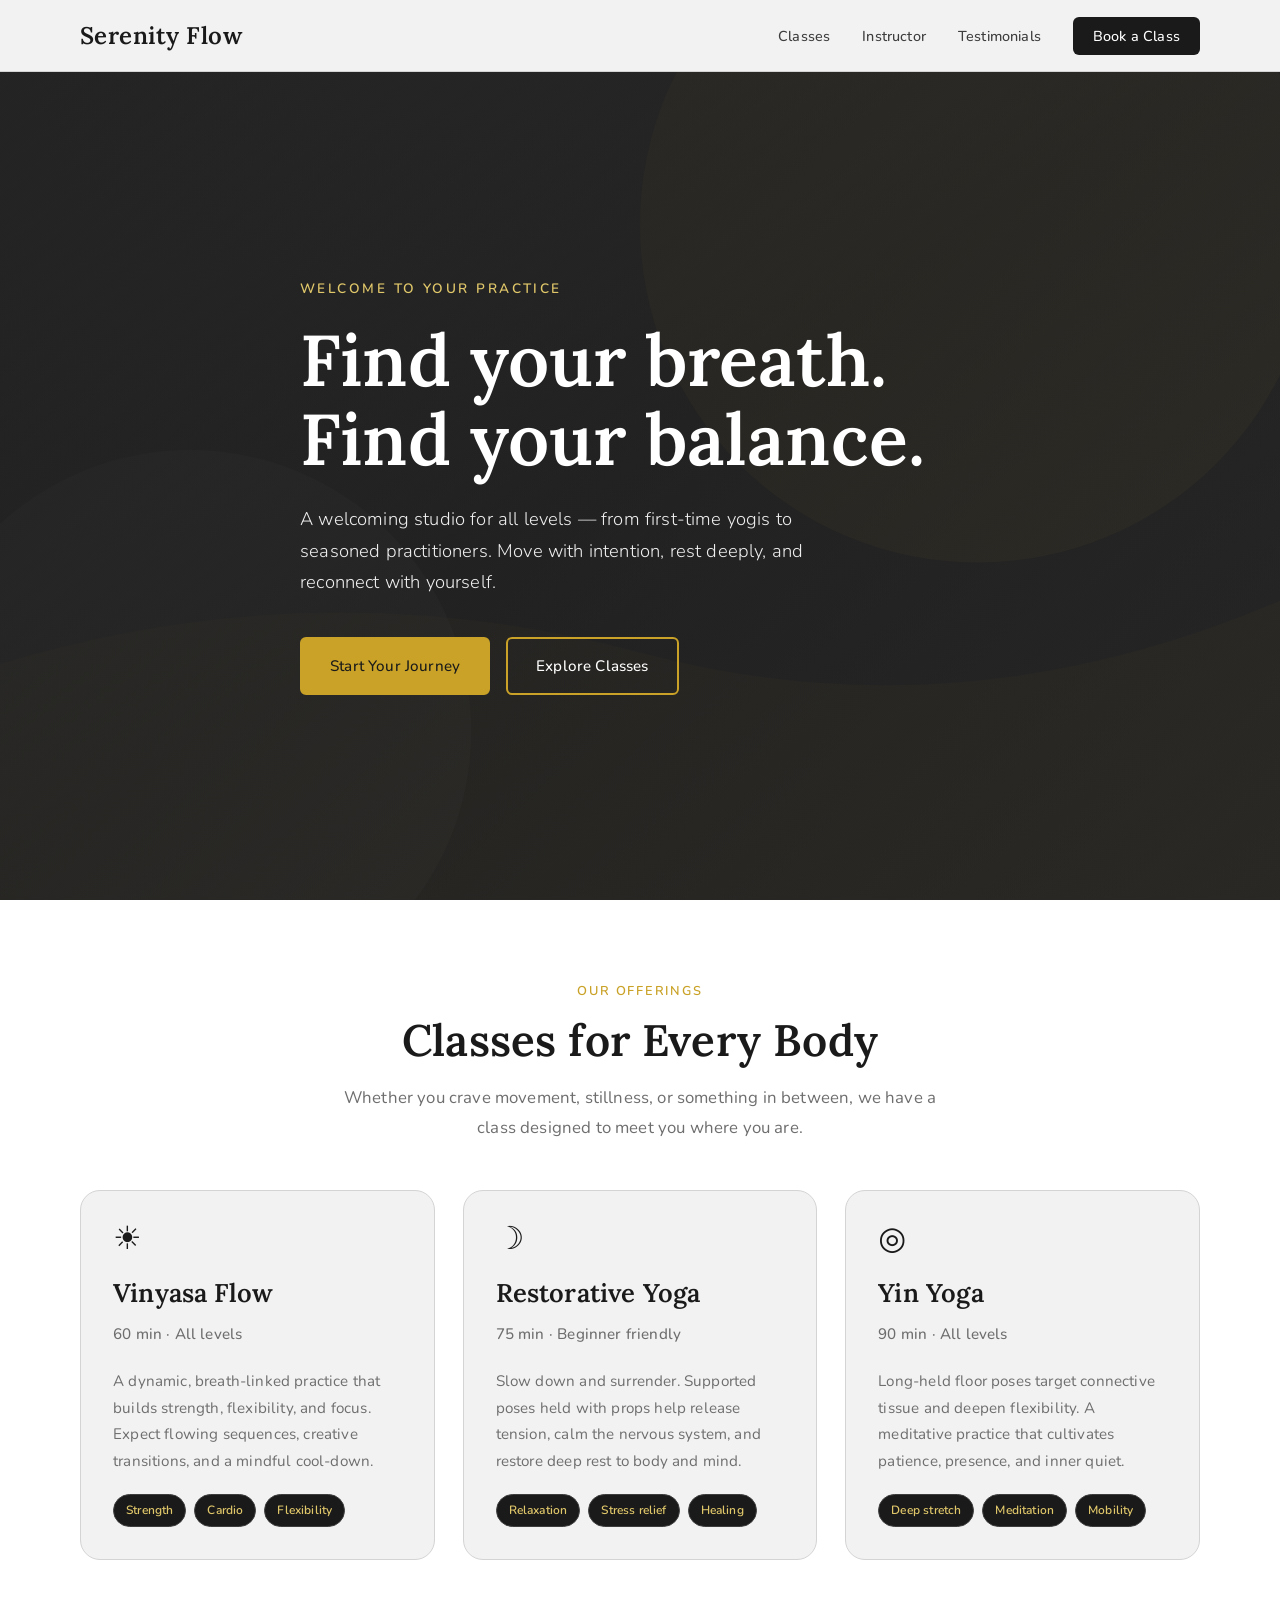
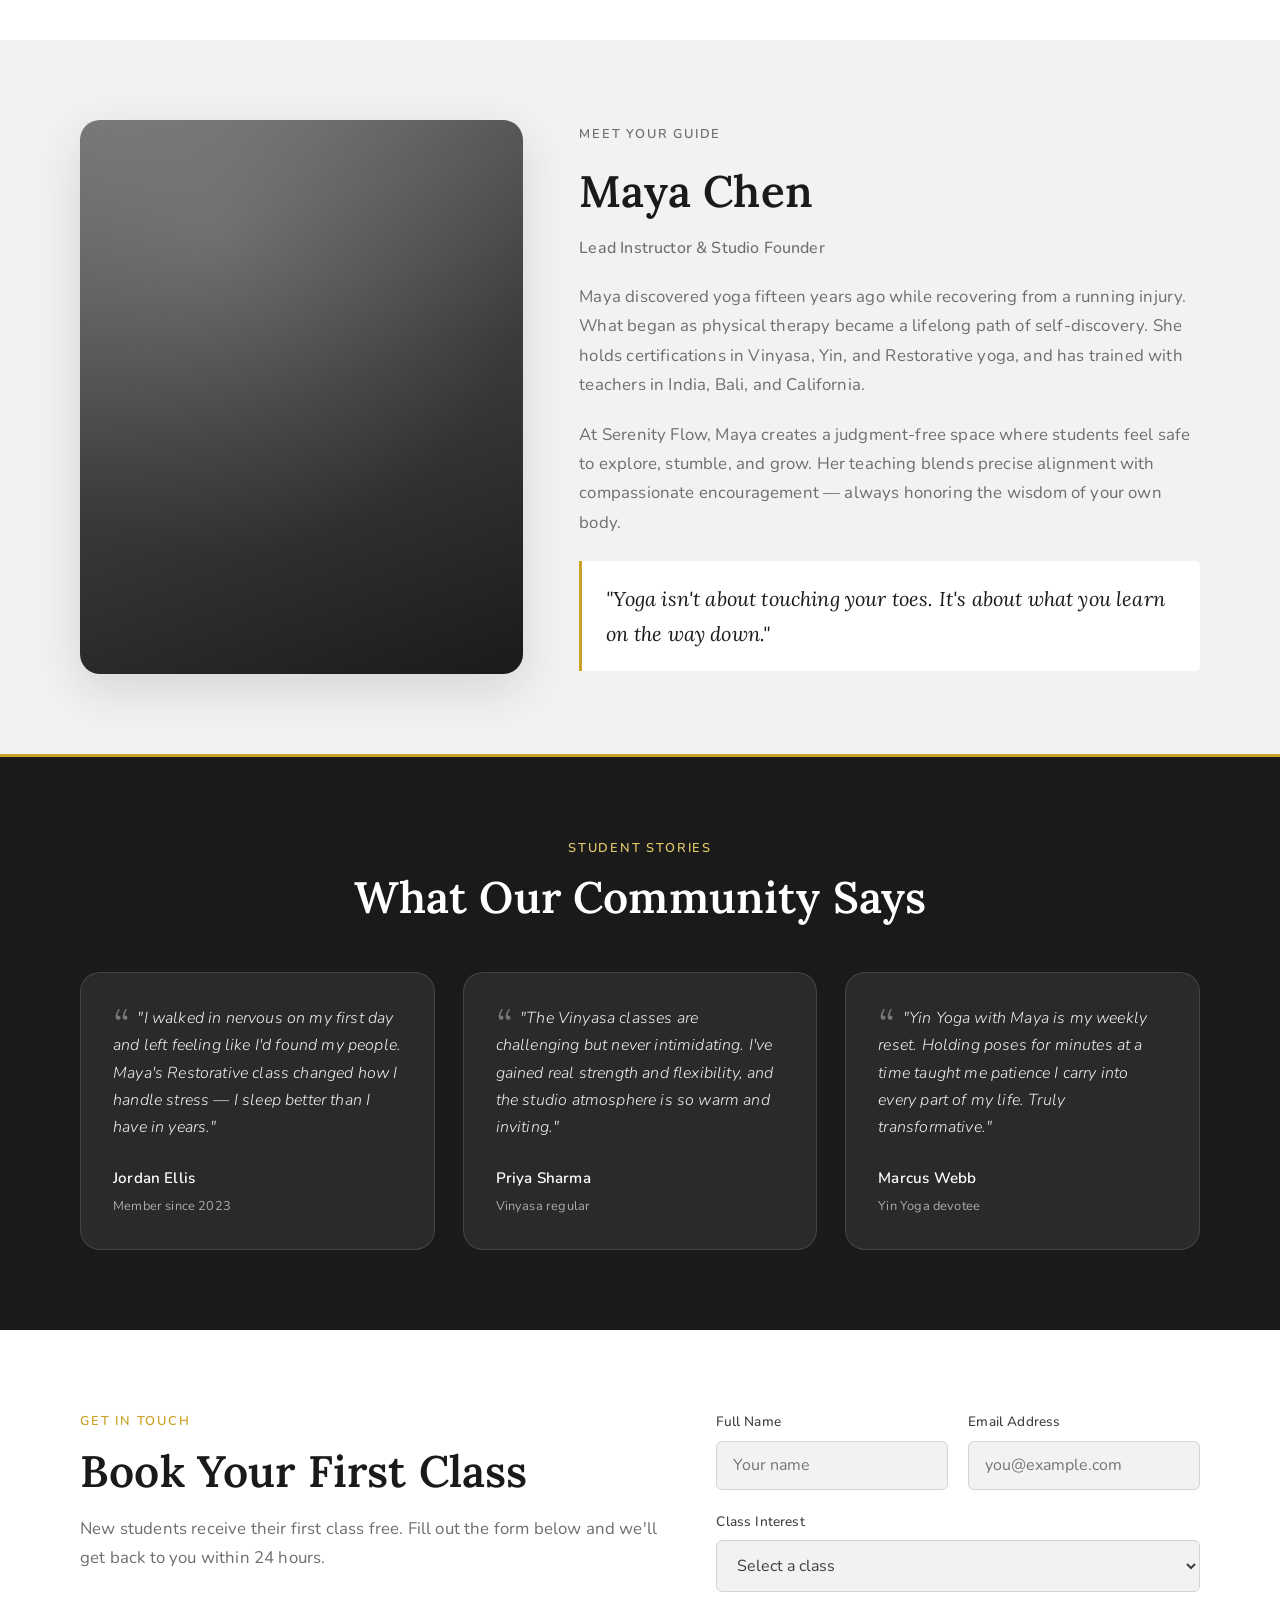
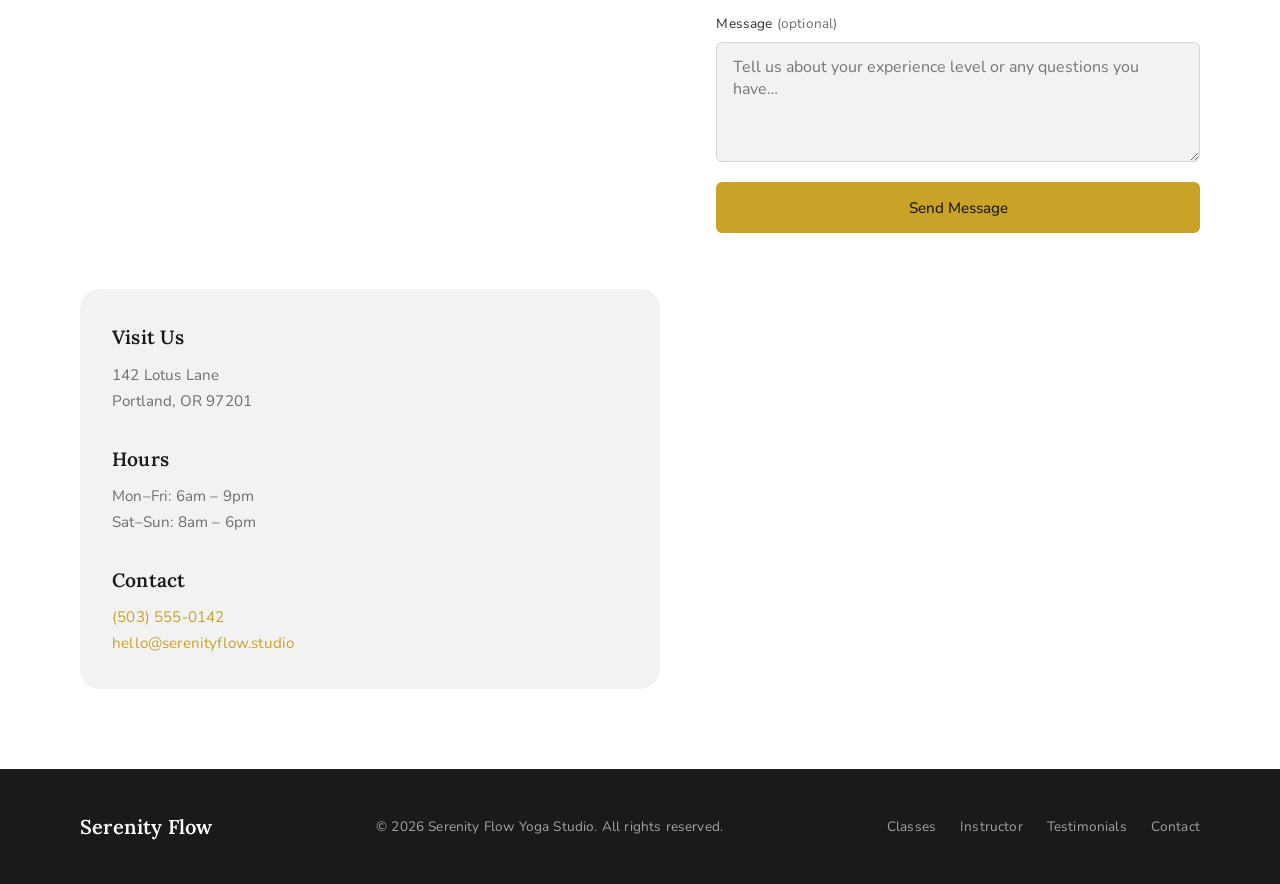
==== index.html @ d52d9c19 "Initial yoga studio landing page" ====
<!DOCTYPE html>
<html lang="en">
<head>
  <meta charset="UTF-8">
  <meta name="viewport" content="width=device-width, initial-scale=1.0">
  <meta name="description" content="Serenity Flow Yoga — mindful movement, restorative practice, and community in the heart of the city.">
  <title>Serenity Flow Yoga Studio</title>
  <link rel="preconnect" href="https://fonts.googleapis.com">
  <link rel="preconnect" href="https://fonts.gstatic.com" crossorigin>
  <link href="https://fonts.googleapis.com/css2?family=Lora:ital,wght@0,400;0,500;0,600;1,400&family=Nunito:wght@300;400;500;600;700&display=swap" rel="stylesheet">
  <link rel="stylesheet" href="styles.css">
</head>
<body>

  <header class="site-header" id="top">
    <div class="container header-inner">
      <a href="#top" class="logo">Serenity Flow</a>

      <button class="nav-toggle" aria-label="Open menu" aria-expanded="false" aria-controls="site-nav">
        <span></span>
        <span></span>
        <span></span>
      </button>

      <nav class="site-nav" id="site-nav">
        <ul>
          <li><a href="#classes">Classes</a></li>
          <li><a href="#instructor">Instructor</a></li>
          <li><a href="#testimonials">Testimonials</a></li>
          <li><a href="#contact" class="nav-cta">Book a Class</a></li>
        </ul>
      </nav>
    </div>
  </header>

  <main>

    <!-- Hero -->
    <section class="hero" aria-labelledby="hero-heading">
      <div class="hero-overlay"></div>
      <div class="container hero-content">
        <p class="hero-eyebrow">Welcome to your practice</p>
        <h1 id="hero-heading">Find your breath.<br>Find your balance.</h1>
        <p class="hero-text">
          A welcoming studio for all levels — from first-time yogis to seasoned practitioners.
          Move with intention, rest deeply, and reconnect with yourself.
        </p>
        <div class="hero-actions">
          <a href="#contact" class="btn btn-primary">Start Your Journey</a>
          <a href="#classes" class="btn btn-secondary">Explore Classes</a>
        </div>
      </div>
    </section>

    <!-- Class Types -->
    <section class="section classes" id="classes" aria-labelledby="classes-heading">
      <div class="container">
        <header class="section-header">
          <p class="section-eyebrow">Our Offerings</p>
          <h2 id="classes-heading">Classes for Every Body</h2>
          <p class="section-intro">
            Whether you crave movement, stillness, or something in between,
            we have a class designed to meet you where you are.
          </p>
        </header>

        <div class="class-grid">
          <article class="class-card">
            <div class="class-icon" aria-hidden="true">☀</div>
            <h3>Vinyasa Flow</h3>
            <p class="class-meta">60 min · All levels</p>
            <p>
              A dynamic, breath-linked practice that builds strength, flexibility, and focus.
              Expect flowing sequences, creative transitions, and a mindful cool-down.
            </p>
            <ul class="class-tags">
              <li>Strength</li>
              <li>Cardio</li>
              <li>Flexibility</li>
            </ul>
          </article>

          <article class="class-card">
            <div class="class-icon" aria-hidden="true">☽</div>
            <h3>Restorative Yoga</h3>
            <p class="class-meta">75 min · Beginner friendly</p>
            <p>
              Slow down and surrender. Supported poses held with props help release tension,
              calm the nervous system, and restore deep rest to body and mind.
            </p>
            <ul class="class-tags">
              <li>Relaxation</li>
              <li>Stress relief</li>
              <li>Healing</li>
            </ul>
          </article>

          <article class="class-card">
            <div class="class-icon" aria-hidden="true">◎</div>
            <h3>Yin Yoga</h3>
            <p class="class-meta">90 min · All levels</p>
            <p>
              Long-held floor poses target connective tissue and deepen flexibility.
              A meditative practice that cultivates patience, presence, and inner quiet.
            </p>
            <ul class="class-tags">
              <li>Deep stretch</li>
              <li>Meditation</li>
              <li>Mobility</li>
            </ul>
          </article>
        </div>
      </div>
    </section>

    <!-- Instructor Bio -->
    <section class="section instructor" id="instructor" aria-labelledby="instructor-heading">
      <div class="container instructor-inner">
        <div class="instructor-photo" role="img" aria-label="Portrait of Maya Chen, lead instructor"></div>
        <div class="instructor-bio">
          <p class="section-eyebrow">Meet Your Guide</p>
          <h2 id="instructor-heading">Maya Chen</h2>
          <p class="instructor-title">Lead Instructor &amp; Studio Founder</p>
          <p>
            Maya discovered yoga fifteen years ago while recovering from a running injury.
            What began as physical therapy became a lifelong path of self-discovery.
            She holds certifications in Vinyasa, Yin, and Restorative yoga, and has
            trained with teachers in India, Bali, and California.
          </p>
          <p>
            At Serenity Flow, Maya creates a judgment-free space where students feel
            safe to explore, stumble, and grow. Her teaching blends precise alignment
            with compassionate encouragement — always honoring the wisdom of your own body.
          </p>
          <blockquote class="instructor-quote">
            "Yoga isn't about touching your toes. It's about what you learn on the way down."
          </blockquote>
        </div>
      </div>
    </section>

    <!-- Testimonials -->
    <section class="section testimonials" id="testimonials" aria-labelledby="testimonials-heading">
      <div class="container">
        <header class="section-header">
          <p class="section-eyebrow">Student Stories</p>
          <h2 id="testimonials-heading">What Our Community Says</h2>
        </header>

        <div class="testimonial-grid">
          <figure class="testimonial-card">
            <blockquote>
              <p>
                "I walked in nervous on my first day and left feeling like I'd found my people.
                Maya's Restorative class changed how I handle stress — I sleep better than I have in years."
              </p>
            </blockquote>
            <figcaption>
              <span class="testimonial-name">Jordan Ellis</span>
              <span class="testimonial-detail">Member since 2023</span>
            </figcaption>
          </figure>

          <figure class="testimonial-card">
            <blockquote>
              <p>
                "The Vinyasa classes are challenging but never intimidating. I've gained real strength
                and flexibility, and the studio atmosphere is so warm and inviting."
              </p>
            </blockquote>
            <figcaption>
              <span class="testimonial-name">Priya Sharma</span>
              <span class="testimonial-detail">Vinyasa regular</span>
            </figcaption>
          </figure>

          <figure class="testimonial-card">
            <blockquote>
              <p>
                "Yin Yoga with Maya is my weekly reset. Holding poses for minutes at a time
                taught me patience I carry into every part of my life. Truly transformative."
              </p>
            </blockquote>
            <figcaption>
              <span class="testimonial-name">Marcus Webb</span>
              <span class="testimonial-detail">Yin Yoga devotee</span>
            </figcaption>
          </figure>
        </div>
      </div>
    </section>

    <!-- Contact Form -->
    <section class="section contact" id="contact" aria-labelledby="contact-heading">
      <div class="container contact-inner">
        <header class="section-header">
          <p class="section-eyebrow">Get in Touch</p>
          <h2 id="contact-heading">Book Your First Class</h2>
          <p class="section-intro">
            New students receive their first class free. Fill out the form below
            and we'll get back to you within 24 hours.
          </p>
        </header>

        <form class="contact-form" action="#" method="post">
          <div class="form-row">
            <div class="form-group">
              <label for="name">Full Name</label>
              <input type="text" id="name" name="name" required placeholder="Your name" autocomplete="name">
            </div>
            <div class="form-group">
              <label for="email">Email Address</label>
              <input type="email" id="email" name="email" required placeholder="you@example.com" autocomplete="email">
            </div>
          </div>

          <div class="form-group">
            <label for="class-interest">Class Interest</label>
            <select id="class-interest" name="class-interest" required>
              <option value="" disabled selected>Select a class</option>
              <option value="vinyasa">Vinyasa Flow</option>
              <option value="restorative">Restorative Yoga</option>
              <option value="yin">Yin Yoga</option>
              <option value="unsure">Not sure yet</option>
            </select>
          </div>

          <div class="form-group">
            <label for="message">Message <span class="optional">(optional)</span></label>
            <textarea id="message" name="message" rows="4" placeholder="Tell us about your experience level or any questions you have…"></textarea>
          </div>

          <button type="submit" class="btn btn-primary btn-full">Send Message</button>
        </form>

        <aside class="contact-info">
          <div class="info-block">
            <h3>Visit Us</h3>
            <p>142 Lotus Lane<br>Portland, OR 97201</p>
          </div>
          <div class="info-block">
            <h3>Hours</h3>
            <p>Mon–Fri: 6am – 9pm<br>Sat–Sun: 8am – 6pm</p>
          </div>
          <div class="info-block">
            <h3>Contact</h3>
            <p>
              <a href="tel:+15035550142">(503) 555-0142</a><br>
              <a href="mailto:hello@serenityflow.studio">hello@serenityflow.studio</a>
            </p>
          </div>
        </aside>
      </div>
    </section>

  </main>

  <footer class="site-footer">
    <div class="container footer-inner">
      <p class="footer-logo">Serenity Flow</p>
      <p class="footer-copy">&copy; 2026 Serenity Flow Yoga Studio. All rights reserved.</p>
      <nav class="footer-nav" aria-label="Footer">
        <a href="#classes">Classes</a>
        <a href="#instructor">Instructor</a>
        <a href="#testimonials">Testimonials</a>
        <a href="#contact">Contact</a>
      </nav>
    </div>
  </footer>

  <script>
    const toggle = document.querySelector('.nav-toggle');
    const nav = document.querySelector('.site-nav');

    toggle.addEventListener('click', () => {
      const open = nav.classList.toggle('is-open');
      toggle.setAttribute('aria-expanded', open);
      toggle.setAttribute('aria-label', open ? 'Close menu' : 'Open menu');
    });

    nav.querySelectorAll('a').forEach(link => {
      link.addEventListener('click', () => {
        nav.classList.remove('is-open');
        toggle.setAttribute('aria-expanded', 'false');
        toggle.setAttribute('aria-label', 'Open menu');
      });
    });
  </script>

</body>
</html>
---- styles.css ----
/* ── Design tokens ─────────────────────────────────────────── */
:root {
  --color-black:      #1a1a1a;
  --color-gray-dark:  #3d3d3d;
  --color-gray:       #6e6e6e;
  --color-gray-light: #d4d4d4;
  --color-gray-bg:    #f2f2f2;
  --color-gold:       #c9a227;
  --color-gold-dark:  #a8861e;
  --color-gold-light: #e0c76a;
  --color-white:      #ffffff;

  --font-display: 'Lora', Georgia, serif;
  --font-body:    'Nunito', system-ui, sans-serif;

  --radius-sm:  6px;
  --radius-md:  12px;
  --radius-lg:  20px;

  --shadow-sm:  0 2px 8px rgba(44, 44, 44, 0.06);
  --shadow-md:  0 8px 24px rgba(44, 44, 44, 0.10);
  --shadow-lg:  0 16px 48px rgba(44, 44, 44, 0.14);

  --header-h: 72px;
  --transition: 0.25s ease;
}

/* ── Reset & base ──────────────────────────────────────────── */
*, *::before, *::after {
  box-sizing: border-box;
  margin: 0;
  padding: 0;
}

html {
  scroll-behavior: smooth;
  scroll-padding-top: var(--header-h);
}

body {
  font-family: var(--font-body);
  font-weight: 400;
  font-size: 1.05rem;
  line-height: 1.75;
  letter-spacing: 0.01em;
  color: var(--color-black);
  background: var(--color-gray-bg);
  -webkit-font-smoothing: antialiased;
}

img {
  max-width: 100%;
  display: block;
}

a {
  color: var(--color-black);
  text-decoration: none;
  transition: color var(--transition);
}

a:hover {
  color: var(--color-gold);
}

ul {
  list-style: none;
}

/* ── Layout ────────────────────────────────────────────────── */
.container {
  width: min(100% - 2.5rem, 1120px);
  margin-inline: auto;
}

.section {
  padding-block: 5rem;
}

.section-header {
  text-align: center;
  max-width: 600px;
  margin-inline: auto;
  margin-bottom: 3rem;
}

.section-eyebrow {
  font-size: 0.8rem;
  font-weight: 600;
  letter-spacing: 0.14em;
  text-transform: uppercase;
  color: var(--color-gold);
  margin-bottom: 0.75rem;
}

.section-header h2,
.instructor-bio h2 {
  font-family: var(--font-display);
  font-size: clamp(2rem, 5vw, 2.75rem);
  font-weight: 600;
  line-height: 1.2;
  color: var(--color-black);
  margin-bottom: 1rem;
}

.section-intro {
  color: var(--color-gray);
  font-size: 1.05rem;
}

/* ── Buttons ───────────────────────────────────────────────── */
.btn {
  display: inline-flex;
  align-items: center;
  justify-content: center;
  padding: 0.85rem 1.75rem;
  font-family: var(--font-body);
  font-size: 0.95rem;
  font-weight: 500;
  border-radius: var(--radius-sm);
  border: 2px solid transparent;
  cursor: pointer;
  transition: background var(--transition), color var(--transition), border-color var(--transition), transform 0.15s ease;
}

.btn:active {
  transform: scale(0.98);
}

.btn-primary {
  background: var(--color-gold);
  color: var(--color-black);
  border-color: var(--color-gold);
}

.btn-primary:hover {
  background: var(--color-gold-dark);
  border-color: var(--color-gold-dark);
  color: var(--color-white);
  color: var(--color-white);
}

.btn-secondary {
  background: transparent;
  color: var(--color-white);
  border-color: var(--color-gold);
}

.btn-secondary:hover {
  background: rgba(201, 162, 39, 0.15);
  color: var(--color-gold-light);
  border-color: var(--color-gold-light);
}

.btn-full {
  width: 100%;
}

/* ── Header ────────────────────────────────────────────────── */
.site-header {
  position: fixed;
  top: 0;
  left: 0;
  right: 0;
  z-index: 100;
  height: var(--header-h);
  background: rgba(255, 255, 255, 0.94);
  backdrop-filter: blur(12px);
  -webkit-backdrop-filter: blur(12px);
  border-bottom: 1px solid var(--color-gray-light);
}

.header-inner {
  display: flex;
  align-items: center;
  justify-content: space-between;
  height: 100%;
}

.logo {
  font-family: var(--font-display);
  font-size: 1.5rem;
  font-weight: 600;
  color: var(--color-black);
  letter-spacing: 0.02em;
}

.logo:hover {
  color: var(--color-gold);
}

.site-nav ul {
  display: flex;
  align-items: center;
  gap: 2rem;
}

.site-nav a {
  font-size: 0.9rem;
  font-weight: 500;
  color: var(--color-gray-dark);
}

.site-nav a:hover {
  color: var(--color-gold);
}

.nav-cta {
  background: var(--color-black);
  color: var(--color-white) !important;
  padding: 0.55rem 1.25rem;
  border-radius: var(--radius-sm);
}

.nav-cta:hover {
  background: var(--color-gold-dark);
  color: var(--color-white) !important;
}

/* Mobile nav toggle */
.nav-toggle {
  display: none;
  flex-direction: column;
  justify-content: center;
  gap: 5px;
  width: 40px;
  height: 40px;
  background: none;
  border: none;
  cursor: pointer;
  padding: 4px;
}

.nav-toggle span {
  display: block;
  width: 24px;
  height: 2px;
  background: var(--color-black);
  border-radius: 2px;
  transition: transform var(--transition), opacity var(--transition);
}

/* ── Hero ──────────────────────────────────────────────────── */
.hero {
  position: relative;
  min-height: 100svh;
  display: flex;
  align-items: center;
  background:
    linear-gradient(135deg, rgba(26, 26, 26, 0.72) 0%, rgba(61, 61, 61, 0.45) 100%),
    url("data:image/svg+xml,%3Csvg xmlns='http://www.w3.org/2000/svg' width='1200' height='800' viewBox='0 0 1200 800'%3E%3Cdefs%3E%3ClinearGradient id='g' x1='0%25' y1='0%25' x2='100%25' y2='100%25'%3E%3Cstop offset='0%25' stop-color='%233d3d3d'/%3E%3Cstop offset='50%25' stop-color='%231a1a1a'/%3E%3Cstop offset='100%25' stop-color='%230f0f0f'/%3E%3C/linearGradient%3E%3C/defs%3E%3Crect fill='url(%23g)' width='1200' height='800'/%3E%3Ccircle cx='900' cy='200' r='300' fill='rgba(201,162,39,0.08)'/%3E%3Ccircle cx='200' cy='650' r='250' fill='rgba(255,255,255,0.04)'/%3E%3Cpath d='M0 600 Q300 500 600 580 T1200 520 L1200 800 L0 800Z' fill='rgba(201,162,39,0.05)'/%3E%3C/svg%3E")
    center / cover no-repeat;
  color: var(--color-white);
  padding-top: var(--header-h);
}

.hero-content {
  position: relative;
  padding-block: 4rem;
  max-width: 680px;
}

.hero-eyebrow {
  font-size: 0.85rem;
  font-weight: 600;
  letter-spacing: 0.18em;
  text-transform: uppercase;
  color: var(--color-gold-light);
  margin-bottom: 1.25rem;
}

.hero h1 {
  font-family: var(--font-display);
  font-size: clamp(2.75rem, 8vw, 4.5rem);
  font-weight: 600;
  line-height: 1.1;
  margin-bottom: 1.5rem;
}

.hero-text {
  font-size: clamp(1rem, 2.5vw, 1.15rem);
  font-weight: 300;
  line-height: 1.7;
  opacity: 0.92;
  margin-bottom: 2.5rem;
  max-width: 520px;
}

.hero-actions {
  display: flex;
  flex-wrap: wrap;
  gap: 1rem;
}

/* ── Classes ───────────────────────────────────────────────── */
.classes {
  background: var(--color-white);
}

.class-grid {
  display: grid;
  grid-template-columns: repeat(auto-fit, minmax(280px, 1fr));
  gap: 1.75rem;
}

.class-card {
  background: var(--color-gray-bg);
  border-radius: var(--radius-lg);
  padding: 2rem;
  border: 1px solid var(--color-gray-light);
  transition: transform var(--transition), box-shadow var(--transition);
}

.class-card:hover {
  transform: translateY(-4px);
  box-shadow: var(--shadow-md);
}

.class-icon {
  font-size: 2rem;
  margin-bottom: 1rem;
  line-height: 1;
}

.class-card h3 {
  font-family: var(--font-display);
  font-size: 1.6rem;
  font-weight: 600;
  color: var(--color-black);
  margin-bottom: 0.35rem;
}

.class-meta {
  font-size: 0.85rem;
  font-weight: 500;
  color: var(--color-gold);
  margin-bottom: 1rem;
}

.class-card p {
  color: var(--color-gray);
  font-size: 0.95rem;
  margin-bottom: 1.25rem;
}

.class-tags {
  display: flex;
  flex-wrap: wrap;
  gap: 0.5rem;
}

.class-tags li {
  font-size: 0.75rem;
  font-weight: 600;
  padding: 0.3rem 0.75rem;
  background: var(--color-black);
  color: var(--color-gold-light);
  border-radius: 100px;
  border: 1px solid var(--color-gray-dark);
}

/* ── Instructor ────────────────────────────────────────────── */
.instructor {
  background: var(--color-gray-bg);
}

.instructor-inner {
  display: grid;
  grid-template-columns: 1fr 1.4fr;
  gap: 3.5rem;
  align-items: center;
}

.instructor-photo {
  aspect-ratio: 4 / 5;
  border-radius: var(--radius-lg);
  background:
    linear-gradient(160deg, var(--color-gray) 0%, var(--color-gray-dark) 50%, var(--color-black) 100%);
  box-shadow: var(--shadow-lg);
  position: relative;
  overflow: hidden;
}

.instructor-photo::after {
  content: '';
  position: absolute;
  inset: 0;
  background: radial-gradient(circle at 30% 20%, rgba(255,255,255,0.15) 0%, transparent 60%);
}

.instructor-bio .section-eyebrow {
  text-align: left;
}

.instructor-title {
  font-size: 1rem;
  font-weight: 500;
  color: var(--color-gold);
  margin-bottom: 1.5rem;
}

.instructor-bio p {
  color: var(--color-gray);
  margin-bottom: 1.25rem;
}

.instructor-quote {
  margin-top: 1.5rem;
  padding: 1.25rem 1.5rem;
  border-left: 3px solid var(--color-gold);
  font-family: var(--font-display);
  font-size: 1.25rem;
  font-style: italic;
  color: var(--color-black);
  background: var(--color-white);
  border-radius: 0 var(--radius-sm) var(--radius-sm) 0;
}

/* ── Testimonials ──────────────────────────────────────────── */
.testimonials {
  background: var(--color-black);
  color: var(--color-white);
  border-top: 3px solid var(--color-gold);
}

.testimonials .section-eyebrow {
  color: var(--color-gold-light);
}

.testimonials h2 {
  color: var(--color-white);
}

.testimonial-grid {
  display: grid;
  grid-template-columns: repeat(auto-fit, minmax(280px, 1fr));
  gap: 1.75rem;
}

.testimonial-card {
  background: rgba(255, 255, 255, 0.07);
  border: 1px solid rgba(255, 255, 255, 0.12);
  border-radius: var(--radius-lg);
  padding: 2rem;
  display: flex;
  flex-direction: column;
  justify-content: space-between;
  gap: 1.5rem;
}

.testimonial-card blockquote p {
  font-size: 1rem;
  line-height: 1.7;
  font-weight: 300;
  font-style: italic;
  opacity: 0.92;
}

.testimonial-card blockquote p::before {
  content: '\201C';
  font-family: var(--font-display);
  font-size: 2.5rem;
  line-height: 0;
  vertical-align: -0.4em;
  margin-right: 0.1em;
  opacity: 0.4;
}

.testimonial-name {
  display: block;
  font-weight: 600;
  font-size: 0.95rem;
}

.testimonial-detail {
  display: block;
  font-size: 0.8rem;
  opacity: 0.6;
  margin-top: 0.2rem;
}

/* ── Contact ───────────────────────────────────────────────── */
.contact {
  background: var(--color-white);
}

.contact-inner {
  display: grid;
  grid-template-columns: 1.2fr 1fr;
  gap: 3.5rem;
  align-items: start;
}

.contact .section-header {
  text-align: left;
  margin-inline: 0;
  margin-bottom: 2rem;
}

.contact-form {
  display: flex;
  flex-direction: column;
  gap: 1.25rem;
}

.form-row {
  display: grid;
  grid-template-columns: 1fr 1fr;
  gap: 1.25rem;
}

.form-group {
  display: flex;
  flex-direction: column;
  gap: 0.4rem;
}

.form-group label {
  font-size: 0.85rem;
  font-weight: 500;
  color: var(--color-gray-dark);
}

.optional {
  font-weight: 400;
  color: var(--color-gray);
}

.form-group input,
.form-group select,
.form-group textarea {
  font-family: var(--font-body);
  font-size: 1rem;
  padding: 0.8rem 1rem;
  border: 1.5px solid var(--color-gray-light);
  border-radius: var(--radius-sm);
  background: var(--color-gray-bg);
  color: var(--color-gray-dark);
  transition: border-color var(--transition), box-shadow var(--transition);
  width: 100%;
}

.form-group input:focus,
.form-group select:focus,
.form-group textarea:focus {
  outline: none;
  border-color: var(--color-gold);
  box-shadow: 0 0 0 3px rgba(201, 162, 39, 0.2);
}

.form-group textarea {
  resize: vertical;
  min-height: 120px;
}

.contact-info {
  background: var(--color-gray-bg);
  border-radius: var(--radius-lg);
  padding: 2rem;
  display: flex;
  flex-direction: column;
  gap: 1.75rem;
}

.info-block h3 {
  font-family: var(--font-display);
  font-size: 1.2rem;
  font-weight: 600;
  color: var(--color-black);
  margin-bottom: 0.5rem;
}

.info-block p {
  font-size: 0.95rem;
  color: var(--color-gray);
  line-height: 1.7;
}

.info-block a {
  color: var(--color-gold);
}

/* ── Footer ────────────────────────────────────────────────── */
.site-footer {
  background: var(--color-black);
  color: rgba(255, 255, 255, 0.6);
  padding-block: 2.5rem;
}

.footer-inner {
  display: flex;
  flex-wrap: wrap;
  align-items: center;
  justify-content: space-between;
  gap: 1rem;
}

.footer-logo {
  font-family: var(--font-display);
  font-size: 1.25rem;
  font-weight: 600;
  color: var(--color-white);
}

.footer-copy {
  font-size: 0.85rem;
}

.footer-nav {
  display: flex;
  gap: 1.5rem;
}

.footer-nav a {
  font-size: 0.85rem;
  color: rgba(255, 255, 255, 0.6);
}

.footer-nav a:hover {
  color: var(--color-white);
}

/* ── Responsive ────────────────────────────────────────────── */
@media (max-width: 768px) {
  .section {
    padding-block: 3.5rem;
  }

  /* Mobile navigation */
  .nav-toggle {
    display: flex;
  }

  .site-nav {
    position: fixed;
    top: var(--header-h);
    left: 0;
    right: 0;
    background: var(--color-gray-bg);
    border-bottom: 1px solid var(--color-gray-light);
    padding: 1.5rem;
    transform: translateY(-120%);
    opacity: 0;
    pointer-events: none;
    transition: transform var(--transition), opacity var(--transition);
    box-shadow: var(--shadow-md);
  }

  .site-nav.is-open {
    transform: translateY(0);
    opacity: 1;
    pointer-events: auto;
  }

  .site-nav ul {
    flex-direction: column;
    align-items: stretch;
    gap: 0.25rem;
  }

  .site-nav a {
    display: block;
    padding: 0.75rem 0;
    font-size: 1rem;
  }

  .nav-cta {
    text-align: center;
    margin-top: 0.5rem;
  }

  /* Hero */
  .hero-actions {
    flex-direction: column;
  }

  .hero-actions .btn {
    width: 100%;
  }

  /* Instructor */
  .instructor-inner {
    grid-template-columns: 1fr;
    gap: 2rem;
  }

  .instructor-photo {
    max-width: 320px;
    margin-inline: auto;
  }

  /* Contact */
  .contact-inner {
    grid-template-columns: 1fr;
    gap: 2.5rem;
  }

  .form-row {
    grid-template-columns: 1fr;
  }

  /* Footer */
  .footer-inner {
    flex-direction: column;
    text-align: center;
  }

  .footer-nav {
    flex-wrap: wrap;
    justify-content: center;
  }
}

@media (max-width: 480px) {
  .container {
    width: min(100% - 1.5rem, 1120px);
  }

  .class-card,
  .testimonial-card {
    padding: 1.5rem;
  }
}
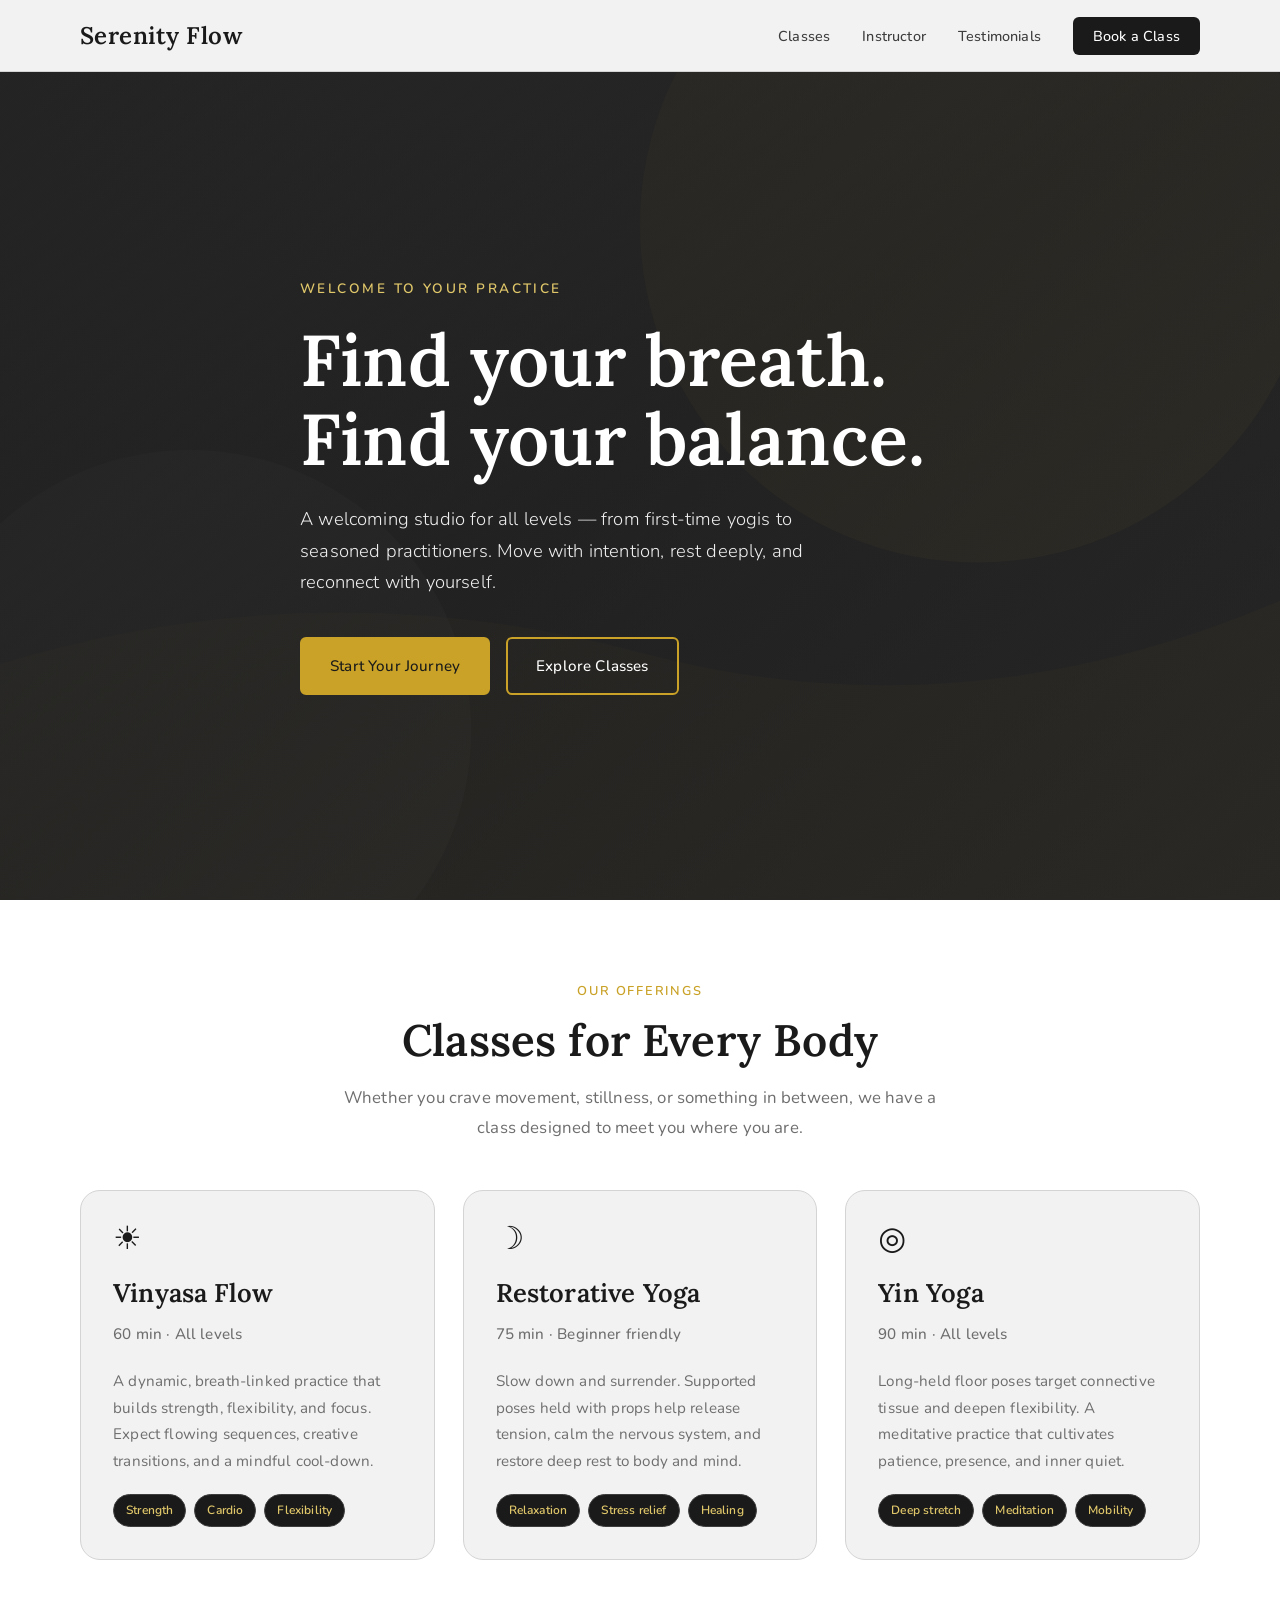
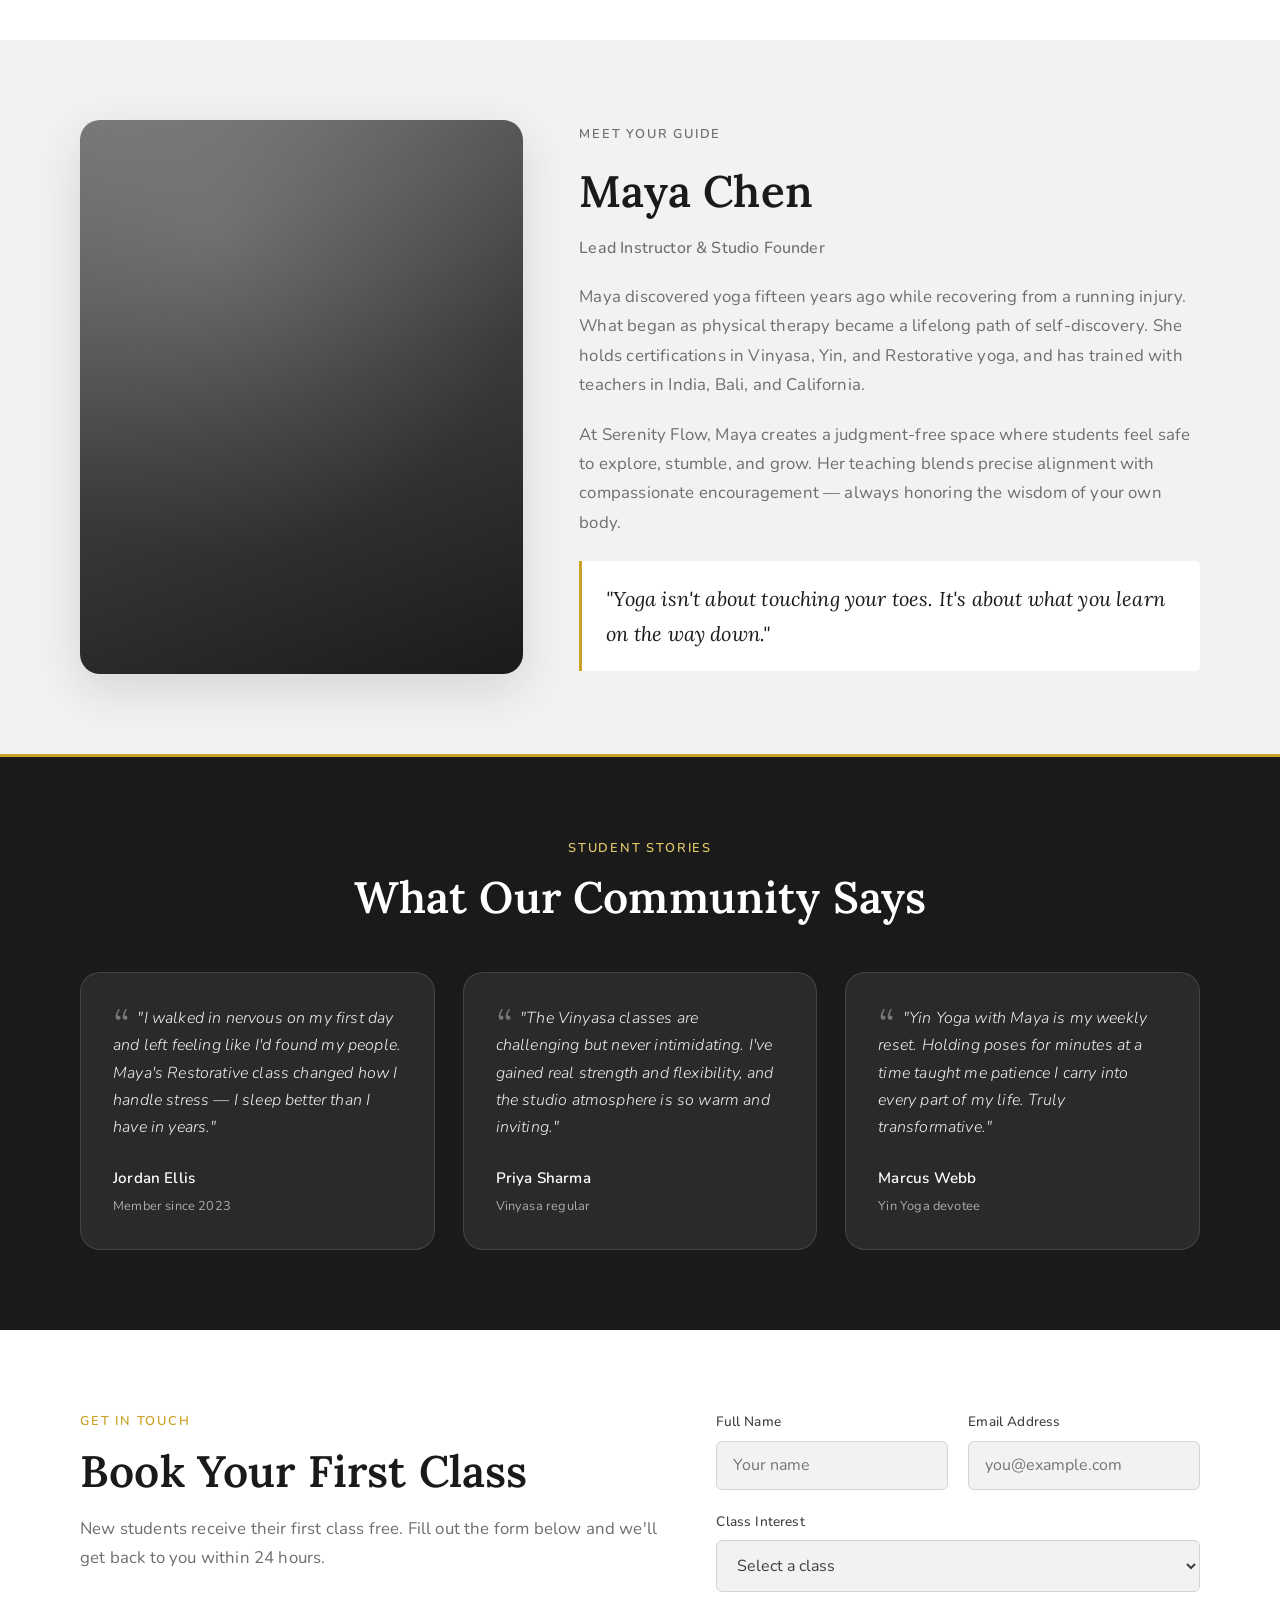
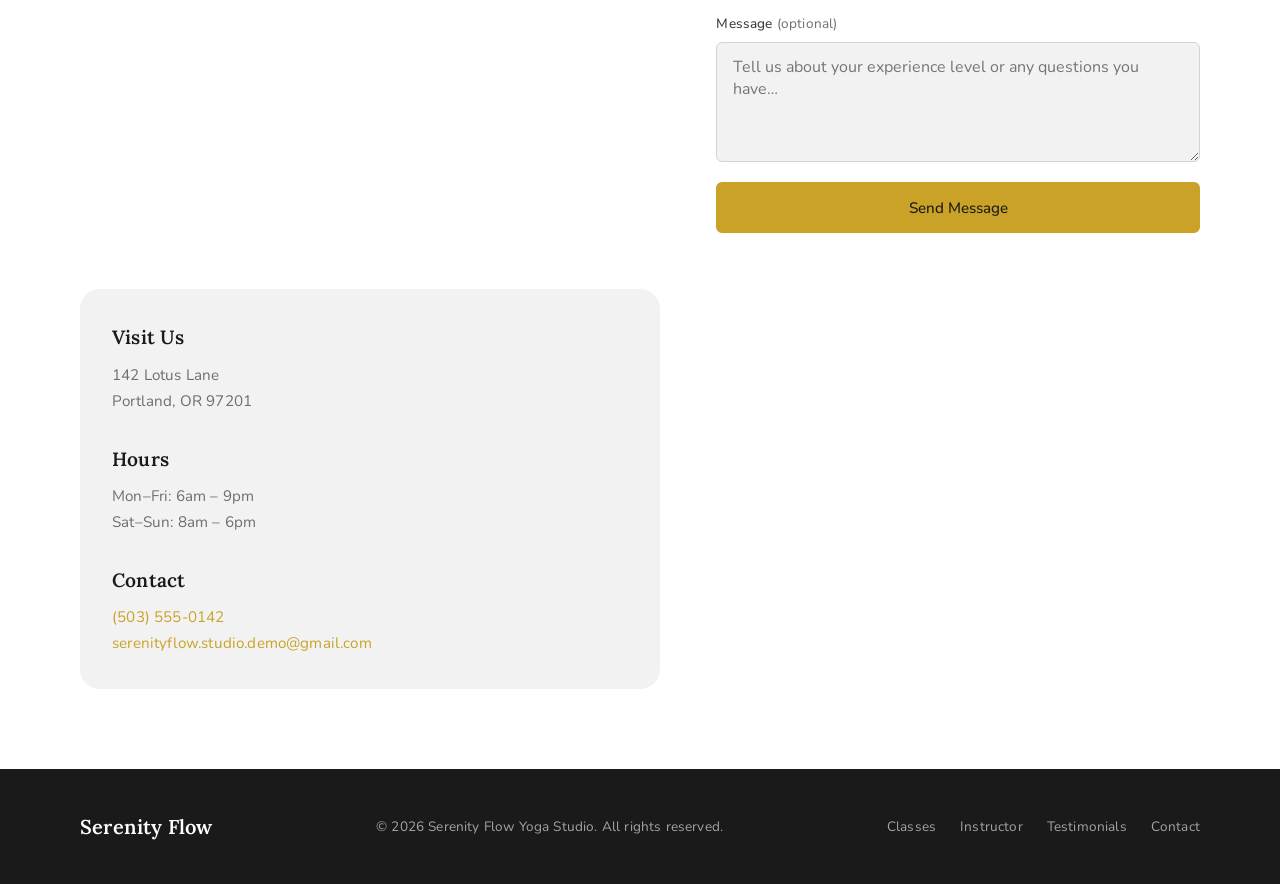
==== commit 6b6d30a3: "Connect contact form to FormSubmit with thank-you page. Form submissions will be emailed to the stud" ====
--- a/index.html
+++ b/index.html
@@ -202,7 +202,11 @@
           </p>
         </header>
 
-        <form class="contact-form" action="#" method="post">
+        <form class="contact-form" action="https://formsubmit.co/serenityflow.studio.demo@gmail.com" method="POST">
+          <input type="hidden" name="_subject" value="New Serenity Flow inquiry">
+          <input type="hidden" name="_next" value="https://yoga-studio-landing.vercel.app/thank-you.html">
+          <input type="hidden" name="_captcha" value="false">
+          <input type="text" name="_honey" style="display:none">
           <div class="form-row">
             <div class="form-group">
               <label for="name">Full Name</label>
@@ -246,7 +250,7 @@
             <h3>Contact</h3>
             <p>
               <a href="tel:+15035550142">(503) 555-0142</a><br>
-              <a href="mailto:hello@serenityflow.studio">hello@serenityflow.studio</a>
+              <a href="mailto:serenityflow.studio.demo@gmail.com">serenityflow.studio.demo@gmail.com</a>
             </p>
           </div>
         </aside>
